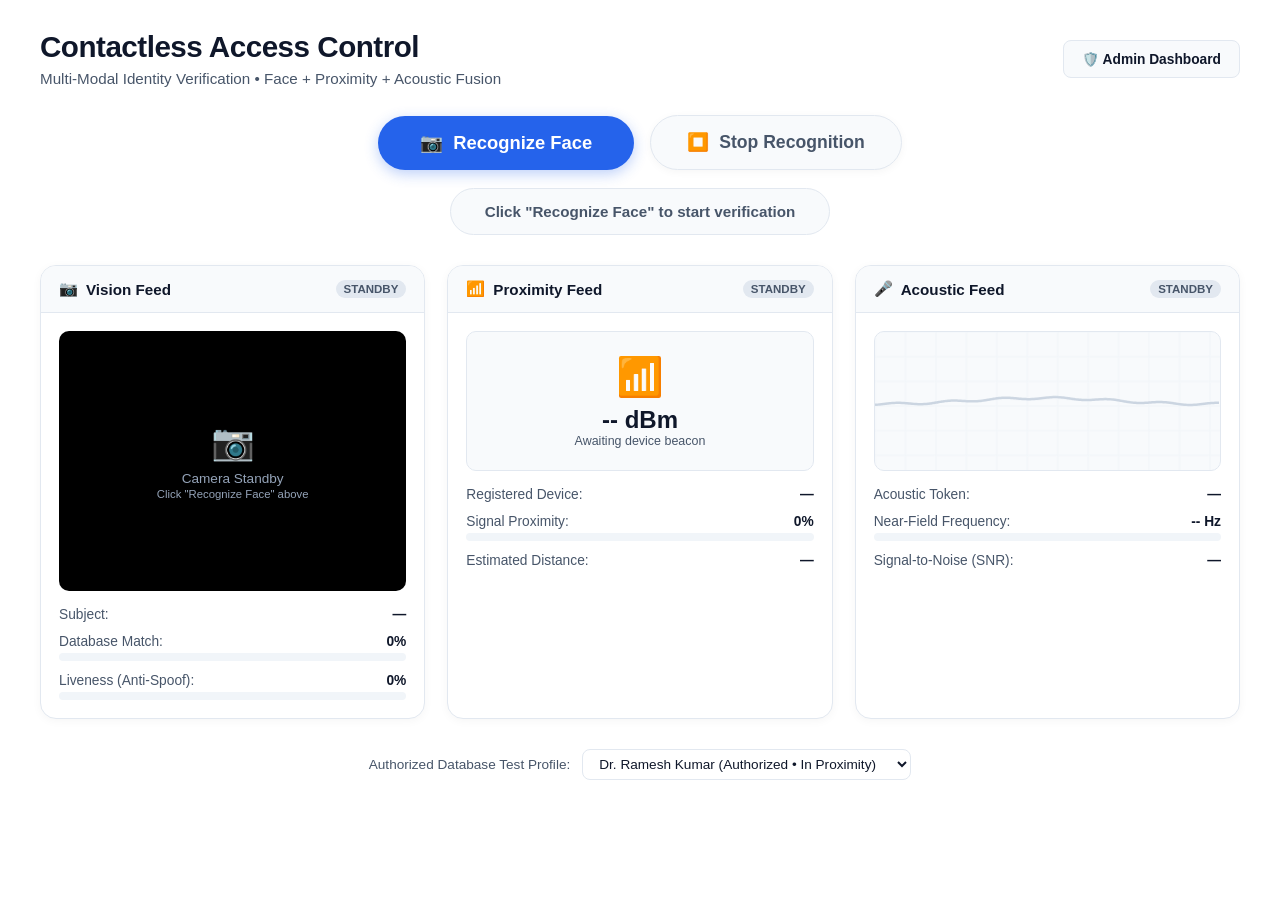
==== static/index.html @ 4f131f84 "Initial commit: IIIT-B Multi-Modal Contactless Access Control (Face + Proximity + Audio Fusion)" ====
<!DOCTYPE html>
<html lang="en">
<head>
  <meta charset="UTF-8">
  <meta name="viewport" content="width=device-width, initial-scale=1.0">
  <title>Contactless Access Control</title>
  <link rel="stylesheet" href="/static/style.css">
</head>
<body>

  <div class="container">
    
    <!-- Header -->
    <header style="display:flex; justify-content:space-between; align-items:center; margin-bottom:28px; flex-wrap:wrap; gap:12px;">
      <div style="text-align:left;">
        <h1>Contactless Access Control</h1>
        <p>Multi-Modal Identity Verification &bull; Face + Proximity + Acoustic Fusion</p>
      </div>
      <div>
        <a href="/admin" style="display:inline-flex; align-items:center; gap:6px; padding:10px 18px; border-radius:8px; border:1px solid #e2e8f0; background:#f8fafc; color:#0f172a; text-decoration:none; font-weight:600; font-size:0.86rem;">
          🛡️ Admin Dashboard
        </a>
      </div>
    </header>

    <!-- Main Action Buttons -->
    <div class="control-area">
      <div class="button-row">
        <button id="btn-recognize" class="btn-recognize" onclick="startRecognition()">
          <span id="btn-icon">📷</span>
          <span id="btn-text">Recognize Face</span>
        </button>

        <button id="btn-stop" class="btn-stop" onclick="stopRecognition()">
          <span>⏹️</span>
          <span>Stop Recognition</span>
        </button>
      </div>

      <!-- Status Result -->
      <div id="status-banner" class="status-banner">
        Click "Recognize Face" to start verification
      </div>
    </div>

    <!-- 3 Feeds Grid -->
    <main class="feeds-grid">

      <!-- 1. VISION FEED -->
      <section class="feed-card">
        <div class="feed-header">
          <div class="feed-title">
            <span>📷</span>
            <span>Vision Feed</span>
          </div>
          <span id="vision-badge" class="feed-badge">Standby</span>
        </div>
        <div class="feed-body">
          <div class="camera-box" id="camera-box">
            <!-- Video feed (activates upon button click) -->
            <video id="camera-video" autoplay playsinline muted></video>
            <img id="camera-stream" src="" alt="Stream" style="display:none; width:100%; height:100%; object-fit:cover;">

            <!-- Standby Placeholder -->
            <div id="camera-placeholder" class="camera-placeholder">
              <span class="camera-placeholder-icon">📷</span>
              Camera Standby<br>
              <small>Click "Recognize Face" above</small>
            </div>

            <!-- Face Bounding Box Overlay -->
            <div id="face-box" class="face-overlay-box">
              <span id="face-tag" class="face-overlay-tag">Detecting...</span>
            </div>
          </div>

          <div class="metric-group">
            <div class="metric-item">
              <span class="metric-label">Subject:</span>
              <span id="vis-user-name" class="metric-val">—</span>
            </div>

            <div>
              <div class="metric-item">
                <span class="metric-label">Database Match:</span>
                <span id="vis-match-score" class="metric-val">0%</span>
              </div>
              <div class="progress-bar-bg">
                <div id="vis-match-bar" class="progress-bar-fill"></div>
              </div>
            </div>

            <div>
              <div class="metric-item">
                <span class="metric-label">Liveness (Anti-Spoof):</span>
                <span id="vis-liveness-score" class="metric-val">0%</span>
              </div>
              <div class="progress-bar-bg">
                <div id="vis-liveness-bar" class="progress-bar-fill"></div>
              </div>
            </div>
          </div>
        </div>
      </section>

      <!-- 2. PROXIMITY FEED -->
      <section class="feed-card">
        <div class="feed-header">
          <div class="feed-title">
            <span>📶</span>
            <span>Proximity Feed</span>
          </div>
          <span id="prox-badge" class="feed-badge">Standby</span>
        </div>
        <div class="feed-body">
          <div class="proximity-radar-box">
            <div id="prox-icon" class="radar-signal-icon">📶</div>
            <div id="prox-rssi" class="radar-rssi-large">-- dBm</div>
            <div id="prox-subtext" class="radar-subtext">Awaiting device beacon</div>
          </div>

          <div class="metric-group">
            <div class="metric-item">
              <span class="metric-label">Registered Device:</span>
              <span id="prox-device-name" class="metric-val">—</span>
            </div>

            <div>
              <div class="metric-item">
                <span class="metric-label">Signal Proximity:</span>
                <span id="prox-signal-score" class="metric-val">0%</span>
              </div>
              <div class="progress-bar-bg">
                <div id="prox-signal-bar" class="progress-bar-fill"></div>
              </div>
            </div>

            <div class="metric-item">
              <span class="metric-label">Estimated Distance:</span>
              <span id="prox-distance" class="metric-val">—</span>
            </div>
          </div>
        </div>
      </section>

      <!-- 3. ACOUSTIC FEED -->
      <section class="feed-card">
        <div class="feed-header">
          <div class="feed-title">
            <span>🎤</span>
            <span>Acoustic Feed</span>
          </div>
          <span id="acoustic-badge" class="feed-badge">Standby</span>
        </div>
        <div class="feed-body">
          <div class="audio-visual-box">
            <canvas id="audio-canvas" width="340" height="140"></canvas>
          </div>

          <div class="metric-group">
            <div class="metric-item">
              <span class="metric-label">Acoustic Token:</span>
              <span id="acoustic-token-status" class="metric-val">—</span>
            </div>

            <div>
              <div class="metric-item">
                <span class="metric-label">Near-Field Frequency:</span>
                <span id="acoustic-freq-val" class="metric-val">-- Hz</span>
              </div>
              <div class="progress-bar-bg">
                <div id="acoustic-freq-bar" class="progress-bar-fill"></div>
              </div>
            </div>

            <div class="metric-item">
              <span class="metric-label">Signal-to-Noise (SNR):</span>
              <span id="acoustic-snr-val" class="metric-val">—</span>
            </div>
          </div>
        </div>
      </section>

    </main>

    <!-- Test Persona Switcher (For Frontend Testing & Demo) -->
    <div class="demo-selector">
      <span>Authorized Database Test Profile:</span>
      <select id="demo-persona" class="demo-select" onchange="onPersonaChange()">
        <option value="NORMAL">Dr. Ramesh Kumar (Authorized &bull; In Proximity)</option>
        <option value="PHOTO_ATTACK">Photo Printout / Screen Replay (Spoof Attack)</option>
        <option value="WALK_BY">Corridor Walk-by (3.5m Away &bull; Unauthorized)</option>
        <option value="STOLEN_PHONE">Stolen Phone (Phone Present &bull; Stranger Face)</option>
      </select>
    </div>

  </div>

  <script src="/static/app.js?v=4"></script>
</body>
</html>
---- static/style.css ----
/* Clean White Minimalist Theme */
:root {
  --bg-page: #ffffff;
  --bg-card: #ffffff;
  --bg-card-header: #f8fafc;
  --border-color: #e2e8f0;
  --border-focus: #3b82f6;
  --text-main: #0f172a;
  --text-secondary: #475569;
  --text-muted: #94a3b8;
  --accent-blue: #2563eb;
  --accent-blue-hover: #1d4ed8;
  --accent-green: #16a34a;
  --accent-green-bg: #f0fdf4;
  --accent-green-border: #bbf7d0;
  --accent-red: #dc2626;
  --accent-red-bg: #fef2f2;
  --accent-red-border: #fecaca;
  --accent-amber: #d97706;
}

* {
  box-sizing: border-box;
  margin: 0;
  padding: 0;
}

body {
  background-color: var(--bg-page);
  color: var(--text-main);
  font-family: -apple-system, BlinkMacSystemFont, 'Segoe UI', Roboto, Helvetica, Arial, sans-serif;
  min-height: 100vh;
  padding: 30px 24px;
  display: flex;
  flex-direction: column;
  align-items: center;
}

.container {
  width: 100%;
  max-width: 1200px;
}

/* Header */
header {
  text-align: center;
  margin-bottom: 28px;
}

header h1 {
  font-size: 1.85rem;
  font-weight: 700;
  color: var(--text-main);
  letter-spacing: -0.5px;
}

header p {
  font-size: 0.95rem;
  color: var(--text-secondary);
  margin-top: 6px;
}

/* Action Control Area */
.control-area {
  display: flex;
  flex-direction: column;
  align-items: center;
  margin-bottom: 30px;
}

.button-row {
  display: flex;
  align-items: center;
  justify-content: center;
  gap: 16px;
  flex-wrap: wrap;
}

.btn-recognize {
  background-color: var(--accent-blue);
  color: #ffffff;
  font-size: 1.15rem;
  font-weight: 600;
  padding: 16px 42px;
  border-radius: 50px;
  border: none;
  cursor: pointer;
  box-shadow: 0 4px 14px rgba(37, 99, 235, 0.3);
  transition: all 0.2s ease;
  display: flex;
  align-items: center;
  gap: 10px;
}

.btn-recognize:hover {
  background-color: var(--accent-blue-hover);
  transform: translateY(-1px);
  box-shadow: 0 6px 20px rgba(37, 99, 235, 0.4);
}

.btn-recognize:active {
  transform: translateY(1px);
}

.btn-stop {
  background-color: #f8fafc;
  color: #475569;
  font-size: 1.1rem;
  font-weight: 600;
  padding: 16px 36px;
  border-radius: 50px;
  border: 1px solid var(--border-color);
  cursor: pointer;
  box-shadow: 0 2px 8px rgba(0, 0, 0, 0.04);
  transition: all 0.2s ease;
  display: flex;
  align-items: center;
  gap: 10px;
}

.btn-stop:hover {
  background-color: #fef2f2;
  color: #dc2626;
  border-color: #fecaca;
  box-shadow: 0 4px 12px rgba(220, 38, 38, 0.12);
  transform: translateY(-1px);
}

.btn-stop:active {
  transform: translateY(1px);
}

.btn-recognize.scanning {
  background-color: #64748b;
  box-shadow: none;
  cursor: not-allowed;
}

/* Result Status Banner */
.status-banner {
  margin-top: 18px;
  padding: 14px 28px;
  border-radius: 30px;
  font-size: 0.95rem;
  font-weight: 600;
  text-align: center;
  transition: all 0.3s ease;
  min-width: 380px;
  border: 1px solid var(--border-color);
  background: #f8fafc;
  color: var(--text-secondary);
}

.status-banner.granted {
  background-color: var(--accent-green-bg);
  border-color: var(--accent-green-border);
  color: var(--accent-green);
}

.status-banner.denied {
  background-color: var(--accent-red-bg);
  border-color: var(--accent-red-border);
  color: var(--accent-red);
}

.status-banner.scanning {
  background-color: #eff6ff;
  border-color: #bfdbfe;
  color: var(--accent-blue);
}

/* The 3 Feeds Grid */
.feeds-grid {
  display: grid;
  grid-template-columns: repeat(3, 1fr);
  gap: 22px;
  width: 100%;
}

@media (max-width: 960px) {
  .feeds-grid {
    grid-template-columns: 1fr;
  }
}

.feed-card {
  background: var(--bg-card);
  border: 1px solid var(--border-color);
  border-radius: 16px;
  overflow: hidden;
  box-shadow: 0 2px 10px rgba(0, 0, 0, 0.04);
  display: flex;
  flex-direction: column;
}

.feed-header {
  padding: 14px 18px;
  background: var(--bg-card-header);
  border-bottom: 1px solid var(--border-color);
  display: flex;
  justify-content: space-between;
  align-items: center;
}

.feed-title {
  font-size: 0.95rem;
  font-weight: 700;
  color: var(--text-main);
  display: flex;
  align-items: center;
  gap: 8px;
}

.feed-badge {
  font-size: 0.72rem;
  font-weight: 600;
  padding: 3px 8px;
  border-radius: 12px;
  background: #e2e8f0;
  color: var(--text-secondary);
  text-transform: uppercase;
}

.feed-badge.active {
  background: #dcfce7;
  color: var(--accent-green);
}

.feed-body {
  padding: 18px;
  display: flex;
  flex-direction: column;
  flex: 1;
}

/* 1. Vision Feed Viewport */
.camera-box {
  position: relative;
  width: 100%;
  aspect-ratio: 4/3;
  background: #000000;
  border-radius: 10px;
  overflow: hidden;
  display: flex;
  align-items: center;
  justify-content: center;
}

#camera-video, #camera-stream {
  width: 100%;
  height: 100%;
  object-fit: cover;
  display: none;
}

.camera-placeholder {
  color: #94a3b8;
  font-size: 0.85rem;
  text-align: center;
  padding: 20px;
}

.camera-placeholder-icon {
  font-size: 2.2rem;
  margin-bottom: 8px;
  display: block;
}

.face-overlay-box {
  position: absolute;
  border: 3px solid #22c55e;
  border-radius: 8px;
  display: none;
  pointer-events: none;
}

.face-overlay-tag {
  position: absolute;
  top: -26px;
  left: 0;
  background: #22c55e;
  color: #ffffff;
  font-size: 0.75rem;
  font-weight: 700;
  padding: 2px 8px;
  border-radius: 4px;
  white-space: nowrap;
}

/* Metrics rows inside cards */
.metric-group {
  margin-top: 16px;
  display: flex;
  flex-direction: column;
  gap: 12px;
}

.metric-item {
  display: flex;
  justify-content: space-between;
  align-items: center;
  font-size: 0.86rem;
}

.metric-label {
  color: var(--text-secondary);
}

.metric-val {
  font-weight: 700;
  color: var(--text-main);
}

.progress-bar-bg {
  width: 100%;
  height: 8px;
  background: #f1f5f9;
  border-radius: 6px;
  overflow: hidden;
  margin-top: 4px;
}

.progress-bar-fill {
  height: 100%;
  background: var(--accent-blue);
  border-radius: 6px;
  width: 0%;
  transition: width 0.4s ease, background-color 0.3s ease;
}

/* 2. Proximity Feed Visuals */
.proximity-radar-box {
  height: 140px;
  background: #f8fafc;
  border: 1px solid var(--border-color);
  border-radius: 10px;
  display: flex;
  flex-direction: column;
  align-items: center;
  justify-content: center;
  position: relative;
}

.radar-signal-icon {
  font-size: 2.4rem;
  color: var(--accent-blue);
  margin-bottom: 6px;
}

.radar-rssi-large {
  font-size: 1.5rem;
  font-weight: 800;
  color: var(--text-main);
}

.radar-subtext {
  font-size: 0.78rem;
  color: var(--text-secondary);
}

/* 3. Acoustic Feed Visuals */
.audio-visual-box {
  height: 140px;
  background: #f8fafc;
  border: 1px solid var(--border-color);
  border-radius: 10px;
  position: relative;
  overflow: hidden;
  display: flex;
  align-items: center;
  justify-content: center;
}

#audio-canvas {
  width: 100%;
  height: 100%;
  display: block;
}

/* Simple mock tester bar at the bottom for verification */
.demo-selector {
  margin-top: 30px;
  text-align: center;
  display: flex;
  align-items: center;
  justify-content: center;
  gap: 12px;
  font-size: 0.85rem;
  color: var(--text-secondary);
}

.demo-select {
  padding: 6px 12px;
  border-radius: 8px;
  border: 1px solid var(--border-color);
  background: #ffffff;
  color: var(--text-main);
  font-size: 0.85rem;
  cursor: pointer;
}
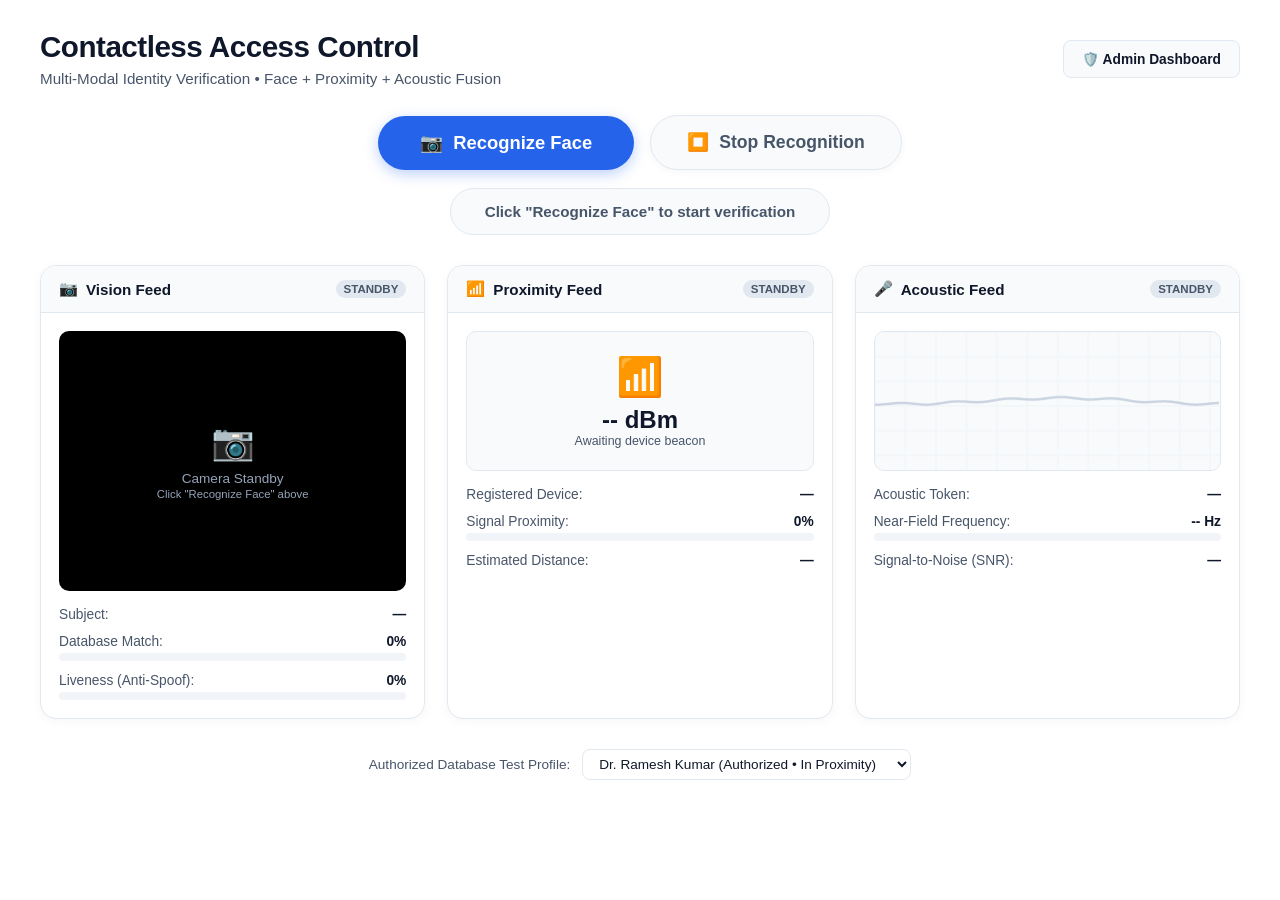
==== commit 65bdd931: "Fix face bounding box centering and enable continuous real-time face tracking" ====
--- a/static/index.html
+++ b/static/index.html
@@ -4,7 +4,7 @@
   <meta charset="UTF-8">
   <meta name="viewport" content="width=device-width, initial-scale=1.0">
   <title>Contactless Access Control</title>
-  <link rel="stylesheet" href="/static/style.css">
+  <link rel="stylesheet" href="/static/style.css?v=5">
 </head>
 <body>
 
@@ -196,6 +196,6 @@
 
   </div>
 
-  <script src="/static/app.js?v=4"></script>
+  <script src="/static/app.js?v=5"></script>
 </body>
 </html>
--- a/static/style.css
+++ b/static/style.css
@@ -269,22 +269,32 @@
 .face-overlay-box {
   position: absolute;
   border: 3px solid #22c55e;
-  border-radius: 8px;
+  border-radius: 10px;
   display: none;
   pointer-events: none;
+  box-shadow: 0 0 16px rgba(34, 197, 94, 0.45);
+  transition: left 0.12s cubic-bezier(0.25, 1, 0.5, 1),
+              top 0.12s cubic-bezier(0.25, 1, 0.5, 1),
+              width 0.12s cubic-bezier(0.25, 1, 0.5, 1),
+              height 0.12s cubic-bezier(0.25, 1, 0.5, 1),
+              border-color 0.2s ease,
+              box-shadow 0.2s ease;
+  will-change: left, top, width, height;
 }
 
 .face-overlay-tag {
   position: absolute;
-  top: -26px;
+  top: -28px;
   left: 0;
   background: #22c55e;
   color: #ffffff;
-  font-size: 0.75rem;
+  font-size: 0.76rem;
   font-weight: 700;
-  padding: 2px 8px;
-  border-radius: 4px;
+  padding: 3px 10px;
+  border-radius: 6px;
   white-space: nowrap;
+  box-shadow: 0 2px 8px rgba(0, 0, 0, 0.3);
+  transition: background-color 0.2s ease;
 }
 
 /* Metrics rows inside cards */
